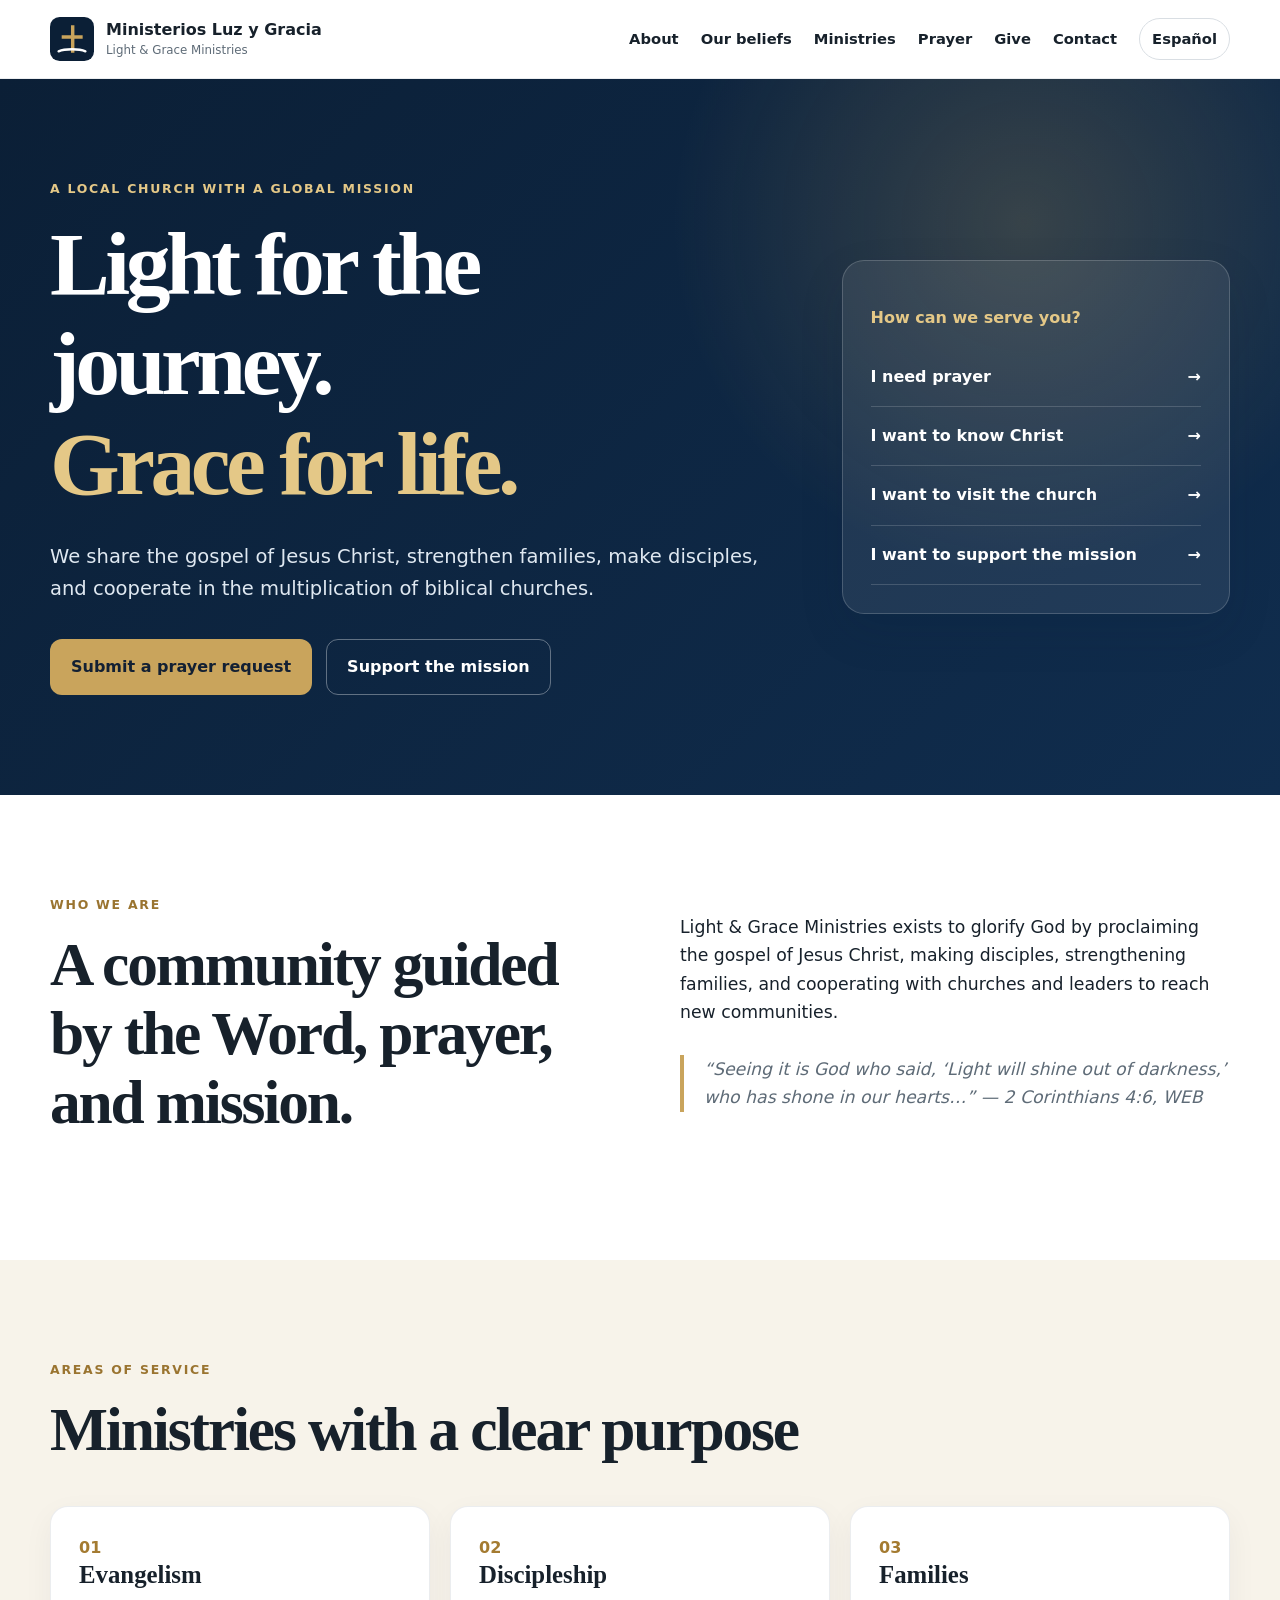
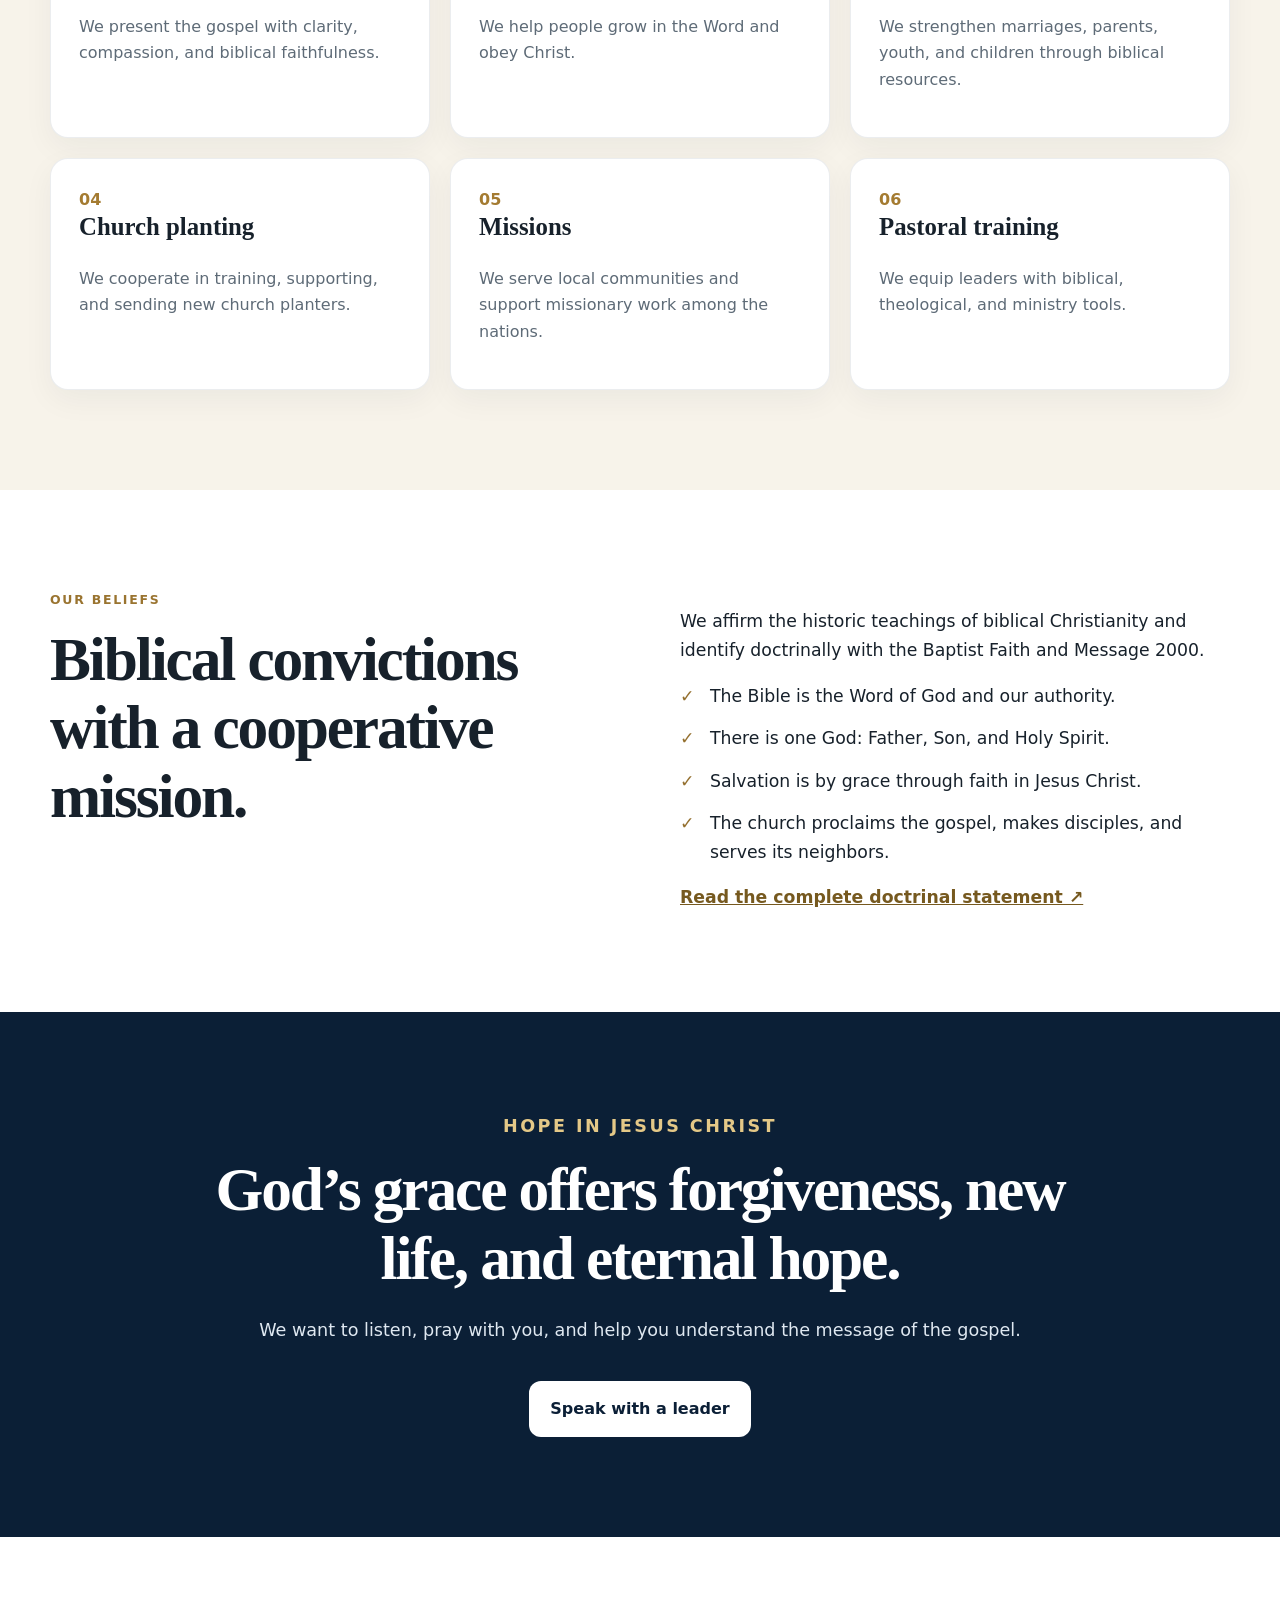
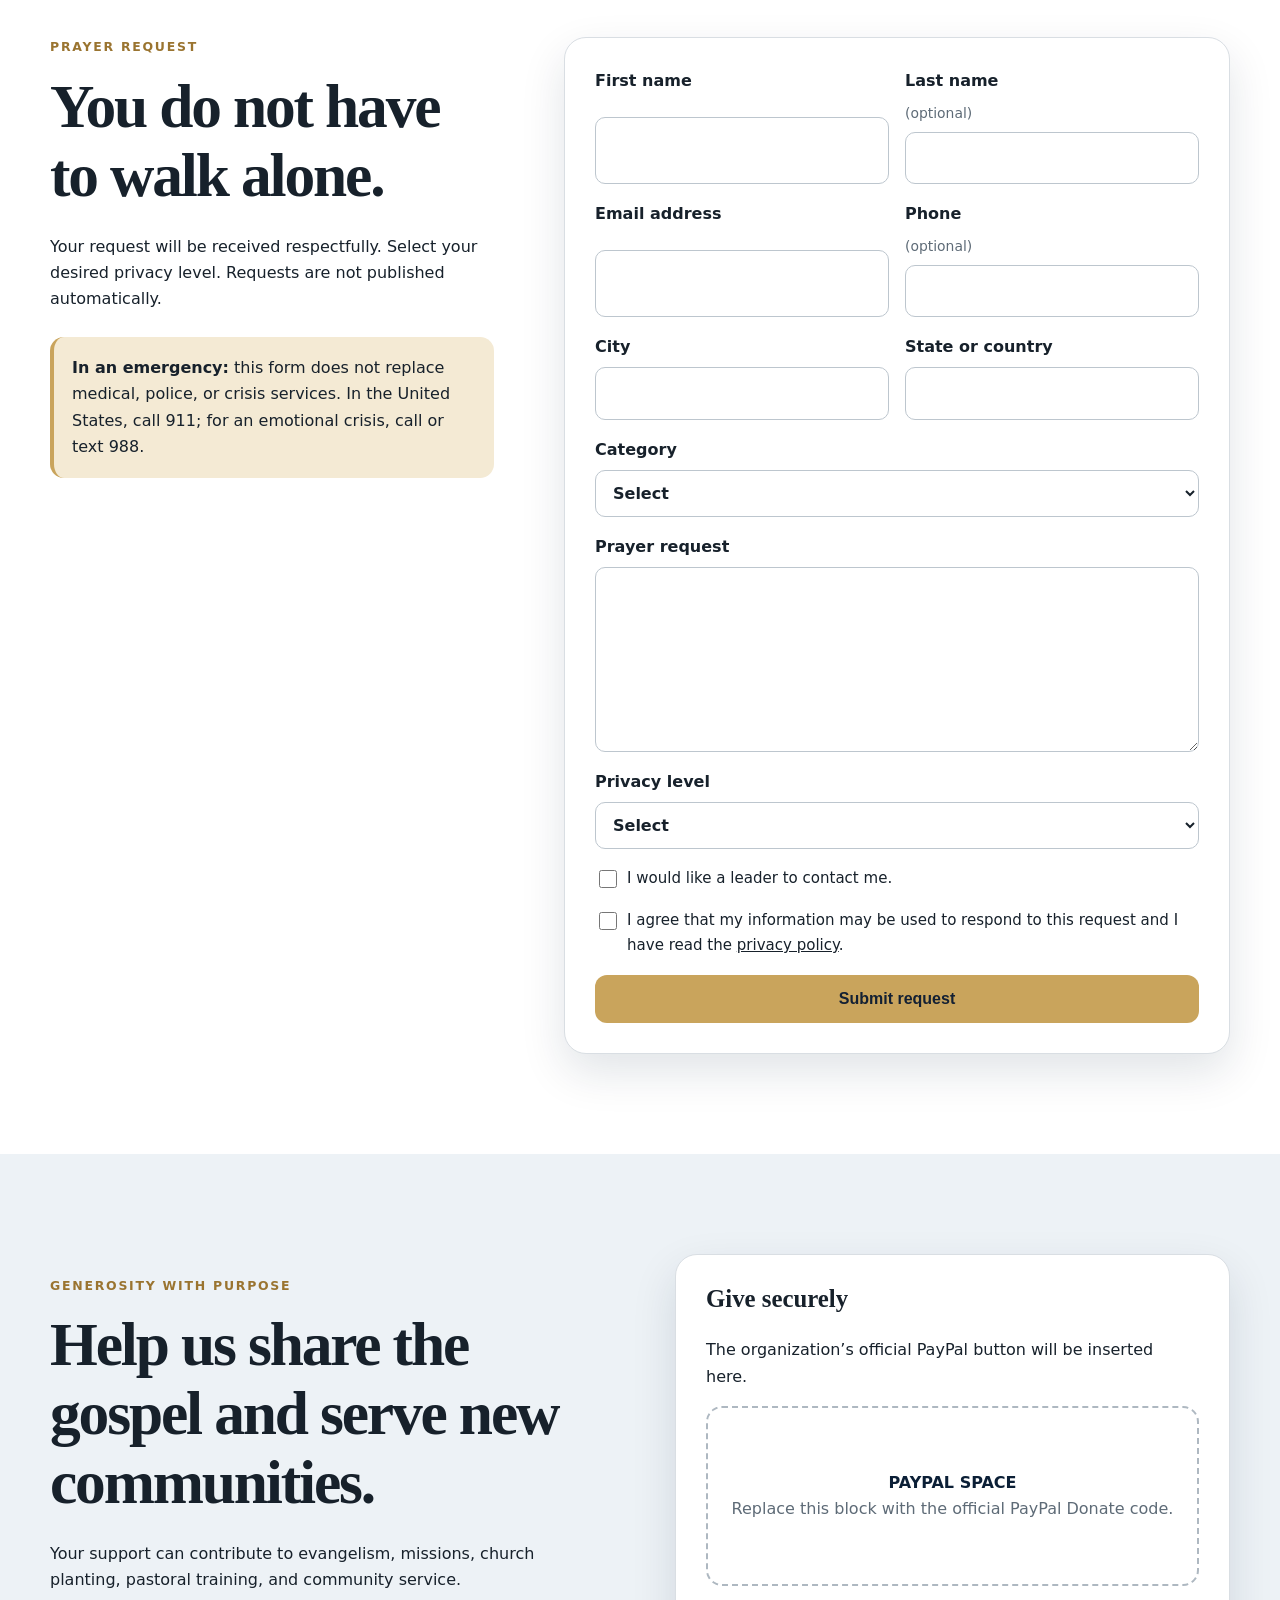
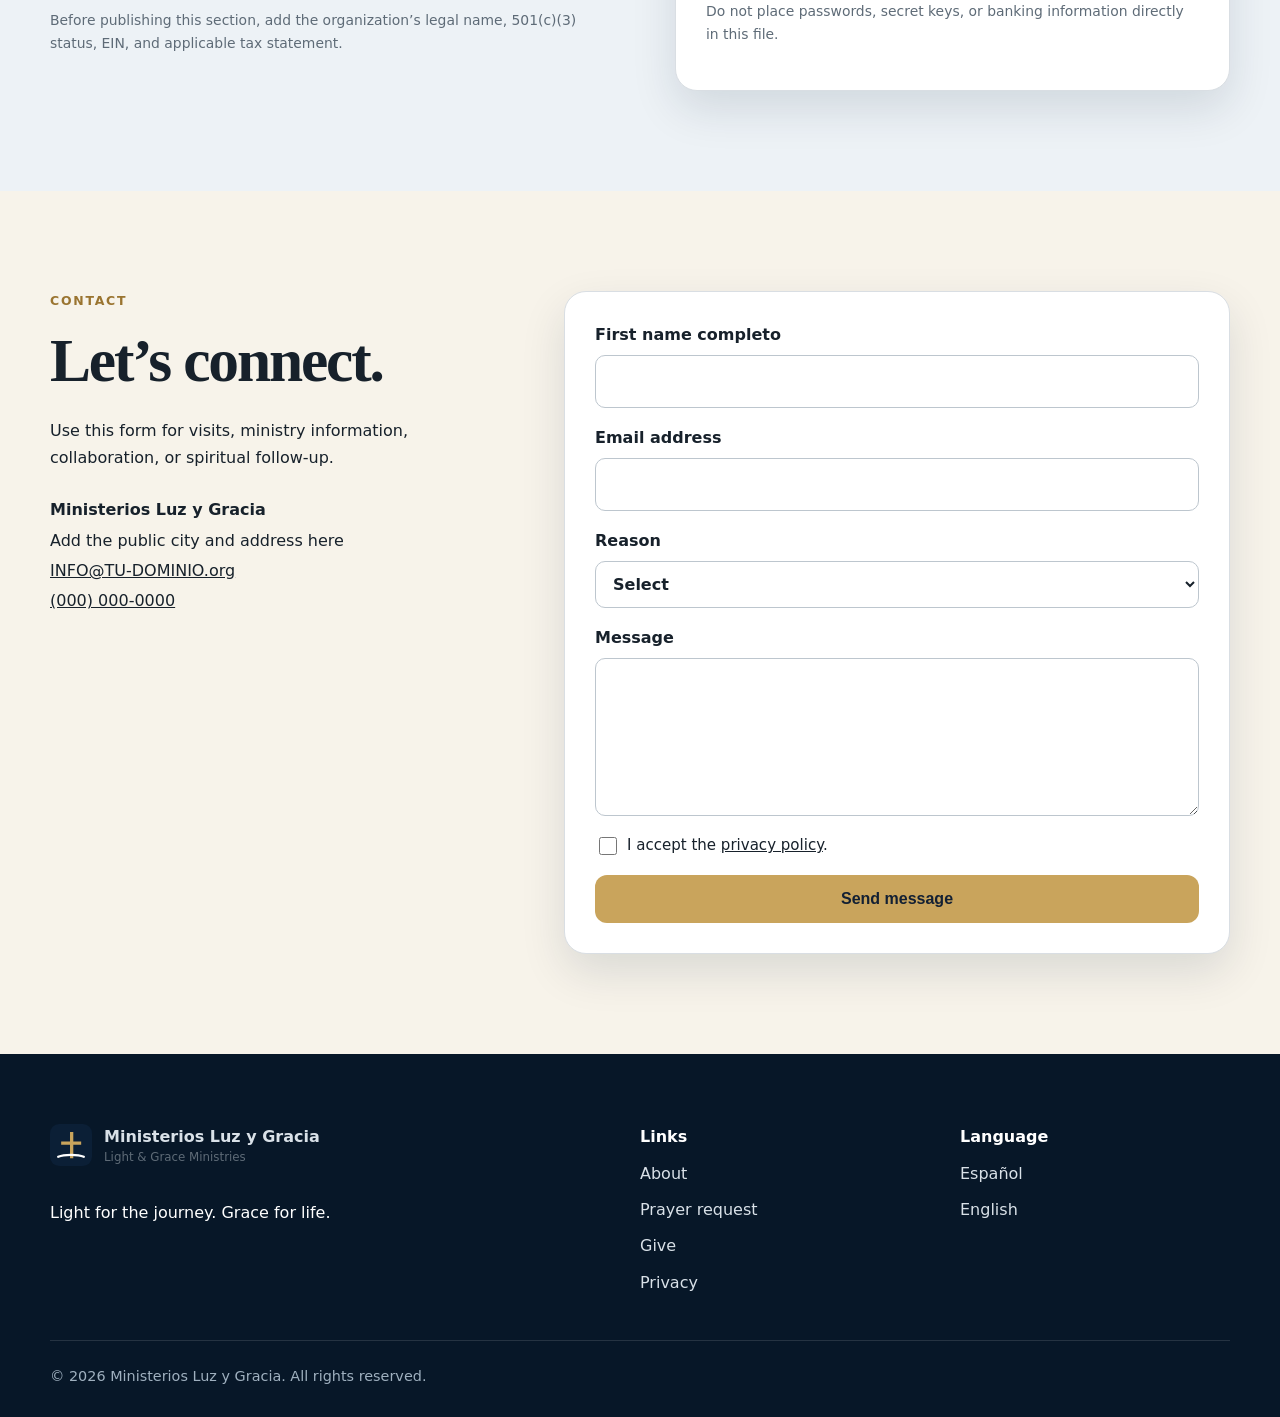
==== en/index.html @ 11bada1b "Restore correct website folder structure" ====
<!doctype html>
<html lang="en">
<head>
  <meta charset="utf-8">
  <meta name="viewport" content="width=device-width, initial-scale=1">
  <title>Light & Grace Ministries | Light for the journey</title>
  <meta name="description" content="Light & Grace Ministries shares the gospel, strengthens families, makes disciples, and receives prayer requests.">
  <meta name="theme-color" content="#0b1f36">
  <link rel="canonical" href="https://TU-DOMINIO.org/en/">
  <link rel="alternate" hreflang="en" href="https://TU-DOMINIO.org/en/">
  <link rel="alternate" hreflang="en" href="https://TU-DOMINIO.org/en/">
  <link rel="manifest" href="/manifest.webmanifest">
  <link rel="icon" href="/assets/images/icon.svg" type="image/svg+xml">
  <link rel="stylesheet" href="/assets/css/styles.css">
  <script defer src="/assets/js/main.js"></script>
</head>
<body>
<a class="skip-link" href="#contenido">Skip to content</a>

<header class="site-header">
  <div class="container nav-wrap">
    <a class="brand" href="/en/" aria-label="Light & Grace Ministries, home">
      <img src="/assets/images/icon.svg" alt="" width="44" height="44">
      <span><strong>Ministerios Luz y Gracia</strong><small>Light & Grace Ministries</small></span>
    </a>

    <button class="menu-button" type="button" aria-expanded="false" aria-controls="main-nav">
      <span>Menu</span>
    </button>

    <nav id="main-nav" class="main-nav" aria-label="Main navigation">
      <a href="#nosotros">About</a>
      <a href="#fe">Our beliefs</a>
      <a href="#ministerios">Ministries</a>
      <a href="#oracion">Prayer</a>
      <a href="#donar">Give</a>
      <a href="#contacto">Contact</a>
      <a class="language-link" href="/" lang="es">Español</a>
    </nav>
  </div>
</header>

<main id="contenido">
  <section class="hero">
    <div class="container hero-grid">
      <div>
        <p class="eyebrow">A local church with a global mission</p>
        <h1>Light for the journey.<br><span>Grace for life.</span></h1>
        <p class="hero-copy">We share the gospel of Jesus Christ, strengthen families, make disciples, and cooperate in the multiplication of biblical churches.</p>
        <div class="button-row">
          <a class="button primary" href="#oracion">Submit a prayer request</a>
          <a class="button secondary" href="#donar">Support the mission</a>
        </div>
      </div>

      <aside class="hero-card" aria-label="Ayuda rápida">
        <p class="card-kicker">How can we serve you?</p>
        <a href="#oracion">I need prayer <span>→</span></a>
        <a href="#evangelio">I want to know Christ <span>→</span></a>
        <a href="#contacto">I want to visit the church <span>→</span></a>
        <a href="#donar">I want to support the mission <span>→</span></a>
      </aside>
    </div>
  </section>

  <section id="nosotros" class="section">
    <div class="container split">
      <div>
        <p class="eyebrow">Who we are</p>
        <h2>A community guided by the Word, prayer, and mission.</h2>
      </div>
      <div>
        <p>Light & Grace Ministries exists to glorify God by proclaiming the gospel of Jesus Christ, making disciples, strengthening families, and cooperating with churches and leaders to reach new communities.</p>
        <p class="scripture">“Seeing it is God who said, ‘Light will shine out of darkness,’ who has shone in our hearts…” — 2 Corinthians 4:6, WEB</p>
      </div>
    </div>
  </section>

  <section id="ministerios" class="section section-soft">
    <div class="container">
      <p class="eyebrow">Areas of service</p>
      <h2>Ministries with a clear purpose</h2>
      <div class="cards">
        <article class="card"><span>01</span><h3>Evangelism</h3><p>We present the gospel with clarity, compassion, and biblical faithfulness.</p></article>
        <article class="card"><span>02</span><h3>Discipleship</h3><p>We help people grow in the Word and obey Christ.</p></article>
        <article class="card"><span>03</span><h3>Families</h3><p>We strengthen marriages, parents, youth, and children through biblical resources.</p></article>
        <article class="card"><span>04</span><h3>Church planting</h3><p>We cooperate in training, supporting, and sending new church planters.</p></article>
        <article class="card"><span>05</span><h3>Missions</h3><p>We serve local communities and support missionary work among the nations.</p></article>
        <article class="card"><span>06</span><h3>Pastoral training</h3><p>We equip leaders with biblical, theological, and ministry tools.</p></article>
      </div>
    </div>
  </section>

  <section id="fe" class="section faith-section">
    <div class="container split">
      <div>
        <p class="eyebrow">Our beliefs</p>
        <h2>Biblical convictions with a cooperative mission.</h2>
      </div>
      <div>
        <p>We affirm the historic teachings of biblical Christianity and identify doctrinally with the Baptist Faith and Message 2000.</p>
        <ul class="check-list">
          <li>The Bible is the Word of God and our authority.</li>
          <li>There is one God: Father, Son, and Holy Spirit.</li>
          <li>Salvation is by grace through faith in Jesus Christ.</li>
          <li>The church proclaims the gospel, makes disciples, and serves its neighbors.</li>
        </ul>
        <a class="text-link" href="https://bfm.sbc.net/bfm2000/" target="_blank" rel="noopener">Read the complete doctrinal statement ↗</a>
      </div>
    </div>
  </section>

  <section id="evangelio" class="section gospel-band">
    <div class="container centered">
      <p class="eyebrow">Hope in Jesus Christ</p>
      <h2>God’s grace offers forgiveness, new life, and eternal hope.</h2>
      <p>We want to listen, pray with you, and help you understand the message of the gospel.</p>
      <a class="button light" href="#contacto">Speak with a leader</a>
    </div>
  </section>

  <section id="oracion" class="section">
    <div class="container form-layout">
      <div>
        <p class="eyebrow">Prayer request</p>
        <h2>You do not have to walk alone.</h2>
        <p>Your request will be received respectfully. Select your desired privacy level. Requests are not published automatically.</p>
        <div class="privacy-note">
          <strong>In an emergency:</strong> this form does not replace medical, police, or crisis services. In the United States, call 911; for an emotional crisis, call or text 988.
        </div>
      </div>

      <form class="form-card" name="prayer-request-en" method="POST" action="/en/thank-you/" data-netlify="true" netlify-honeypot="bot-field">
        <input type="hidden" name="form-name" value="prayer-request-en">
        <p class="hidden"><label>Do not fill: <input name="bot-field"></label></p>

        <div class="field-grid">
          <label>First name
            <input type="text" name="name" autocomplete="given-name" required>
          </label>
          <label>Last name <span>(optional)</span>
            <input type="text" name="last-name" autocomplete="family-name">
          </label>
        </div>

        <div class="field-grid">
          <label>Email address
            <input type="email" name="email" autocomplete="email" required>
          </label>
          <label>Phone <span>(optional)</span>
            <input type="tel" name="phone" autocomplete="tel">
          </label>
        </div>

        <div class="field-grid">
          <label>City
            <input type="text" name="city" autocomplete="address-level2">
          </label>
          <label>State or country
            <input type="text" name="region" autocomplete="address-level1">
          </label>
        </div>

        <label>Category
          <select name="category" required>
            <option value="">Select</option>
            <option>Family</option><option>Health</option><option>Salvation</option>
            <option>Marriage</option><option>Work</option><option>Church</option>
            <option>Grief</option><option>Spiritual guidance</option><option>Other need</option>
          </select>
        </label>

        <label>Prayer request
          <textarea name="request" rows="6" maxlength="2500" required></textarea>
        </label>

        <label>Privacy level
          <select name="privacy" required>
            <option value="">Select</option>
            <option>Private: authorized pastoral team only</option>
            <option>Share anonymously with the prayer team</option>
            <option>I authorize publication without my identity</option>
          </select>
        </label>

        <label class="checkbox">
          <input type="checkbox" name="follow-up" value="Sí">
          <span>I would like a leader to contact me.</span>
        </label>
        <label class="checkbox">
          <input type="checkbox" name="consent" value="Aceptado" required>
          <span>I agree that my information may be used to respond to this request and I have read the <a href="/en/privacy/">privacy policy</a>.</span>
        </label>

        <button class="button primary full" type="submit">Submit request</button>
      </form>
    </div>
  </section>

  <section id="donar" class="section donation-section">
    <div class="container donation-grid">
      <div>
        <p class="eyebrow">Generosity with purpose</p>
        <h2>Help us share the gospel and serve new communities.</h2>
        <p>Your support can contribute to evangelism, missions, church planting, pastoral training, and community service.</p>
        <p class="fine-print">Before publishing this section, add the organization’s legal name, 501(c)(3) status, EIN, and applicable tax statement.</p>
      </div>
      <div class="donation-box">
        <h3>Give securely</h3>
        <p>The organization’s official PayPal button will be inserted here.</p>
        <div id="paypal-donate-button-container" class="paypal-placeholder">
          <strong>PAYPAL SPACE</strong>
          <span>Replace this block with the official PayPal Donate code.</span>
        </div>
        <p class="fine-print">Do not place passwords, secret keys, or banking information directly in this file.</p>
      </div>
    </div>
  </section>

  <section id="contacto" class="section section-soft">
    <div class="container form-layout">
      <div>
        <p class="eyebrow">Contact</p>
        <h2>Let’s connect.</h2>
        <p>Use this form for visits, ministry information, collaboration, or spiritual follow-up.</p>
        <address>
          <strong>Ministerios Luz y Gracia</strong><br>
          Add the public city and address here<br>
          <a href="mailto:INFO@TU-DOMINIO.org">INFO@TU-DOMINIO.org</a><br>
          <a href="tel:+10000000000">(000) 000-0000</a>
        </address>
      </div>

      <form class="form-card" name="contact-en" method="POST" action="/en/thank-you/" data-netlify="true" netlify-honeypot="bot-field">
        <input type="hidden" name="form-name" value="contact-en">
        <p class="hidden"><label>Do not fill: <input name="bot-field"></label></p>
        <label>First name completo
          <input type="text" name="name" autocomplete="name" required>
        </label>
        <label>Email address
          <input type="email" name="email" autocomplete="email" required>
        </label>
        <label>Reason
          <select name="reason" required>
            <option value="">Select</option>
            <option>Visit the church</option>
            <option>Learn more about Christ</option>
            <option>Ministry collaboration</option>
            <option>General information</option>
          </select>
        </label>
        <label>Message
          <textarea name="message" rows="5" maxlength="2000" required></textarea>
        </label>
        <label class="checkbox">
          <input type="checkbox" name="consent" value="Aceptado" required>
          <span>I accept the <a href="/en/privacy/">privacy policy</a>.</span>
        </label>
        <button class="button primary full" type="submit">Send message</button>
      </form>
    </div>
  </section>
</main>

<footer class="site-footer">
  <div class="container footer-grid">
    <div>
      <a class="brand footer-brand" href="/en/">
        <img src="/assets/images/icon.svg" alt="" width="42" height="42">
        <span><strong>Ministerios Luz y Gracia</strong><small>Light & Grace Ministries</small></span>
      </a>
      <p>Light for the journey. Grace for life.</p>
    </div>
    <div>
      <strong>Links</strong>
      <a href="#nosotros">About</a>
      <a href="#oracion">Prayer request</a>
      <a href="#donar">Give</a>
      <a href="/privacidad/">Privacy</a>
    </div>
    <div>
      <strong>Language</strong>
      <a href="/" lang="es">Español</a>
      <a href="/en/">English</a>
    </div>
  </div>
  <div class="container legal">© <span id="year"></span> Ministerios Luz y Gracia. All rights reserved.</div>
</footer>
</body>
</html>
---- assets/css/styles.css ----
:root{
  --navy:#0b1f36;--navy-2:#102d4e;--gold:#c9a45c;--cream:#f7f3ea;
  --paper:#fff;--ink:#17212b;--muted:#5e6b77;--line:#d9dee3;
  --shadow:0 18px 45px rgba(11,31,54,.12);--radius:22px;--max:1180px
}
*{box-sizing:border-box}
html{scroll-behavior:smooth}
body{margin:0;font-family:Inter,ui-sans-serif,system-ui,-apple-system,BlinkMacSystemFont,"Segoe UI",sans-serif;color:var(--ink);background:var(--paper);line-height:1.65}
img{max-width:100%}
a{color:inherit}
.container{width:min(calc(100% - 32px),var(--max));margin-inline:auto}
.skip-link{position:absolute;left:-9999px;top:8px;background:#fff;padding:10px;z-index:100}
.skip-link:focus{left:8px}
.site-header{position:sticky;top:0;z-index:50;background:rgba(255,255,255,.94);backdrop-filter:blur(12px);border-bottom:1px solid rgba(11,31,54,.08)}
.nav-wrap{min-height:78px;display:flex;align-items:center;justify-content:space-between;gap:24px}
.brand{display:flex;align-items:center;gap:12px;text-decoration:none}
.brand span{display:grid;line-height:1.2}.brand small{color:var(--muted);font-size:.74rem;margin-top:4px}
.main-nav{display:flex;align-items:center;gap:22px}.main-nav a{text-decoration:none;font-weight:700;font-size:.92rem}
.main-nav a:hover{color:#866824}.language-link{border:1px solid var(--line);padding:8px 12px;border-radius:999px}
.menu-button{display:none;border:1px solid var(--line);background:#fff;border-radius:12px;padding:10px 14px;font-weight:800}
.hero{background:radial-gradient(circle at 80% 20%,rgba(201,164,92,.22),transparent 30%),linear-gradient(135deg,var(--navy),var(--navy-2));color:#fff;padding:100px 0}
.hero-grid{display:grid;grid-template-columns:1.3fr .7fr;gap:70px;align-items:center}
.eyebrow{text-transform:uppercase;letter-spacing:.14em;font-weight:850;font-size:.78rem;color:#9a7430;margin:0 0 14px}
.hero .eyebrow,.gospel-band .eyebrow{color:#e4c887}
h1,h2,h3{font-family:Georgia,"Times New Roman",serif;line-height:1.12;margin-top:0}
h1{font-size:clamp(3rem,7vw,6.5rem);letter-spacing:-.05em;margin-bottom:26px}h1 span{color:#e4c887}
h2{font-size:clamp(2.25rem,4.8vw,4.4rem);letter-spacing:-.035em;margin-bottom:24px}
h3{font-size:1.55rem}
.hero-copy{font-size:1.22rem;max-width:720px;color:#dfe8f1}
.button-row{display:flex;flex-wrap:wrap;gap:14px;margin-top:34px}
.button{display:inline-flex;justify-content:center;align-items:center;padding:14px 20px;border-radius:12px;text-decoration:none;font-weight:850;border:1px solid transparent;cursor:pointer;font-size:1rem}
.primary{background:var(--gold);color:#132033}.primary:hover{background:#dabd82}
.secondary{border-color:rgba(255,255,255,.35);color:#fff}.secondary:hover{background:rgba(255,255,255,.08)}
.light{background:#fff;color:var(--navy)}
.full{width:100%}
.hero-card{background:rgba(255,255,255,.08);border:1px solid rgba(255,255,255,.18);padding:28px;border-radius:var(--radius);box-shadow:var(--shadow)}
.card-kicker{color:#e4c887;font-weight:850}
.hero-card a{display:flex;justify-content:space-between;text-decoration:none;padding:16px 0;border-bottom:1px solid rgba(255,255,255,.16);font-weight:750}
.section{padding:100px 0}.section-soft{background:var(--cream)}
.split{display:grid;grid-template-columns:1fr 1fr;gap:80px;align-items:start}
.split>div:last-child{font-size:1.08rem}
.scripture{border-left:4px solid var(--gold);padding-left:20px;color:var(--muted);font-style:italic;margin-top:28px}
.cards{display:grid;grid-template-columns:repeat(3,1fr);gap:20px;margin-top:42px}
.card{background:#fff;padding:28px;border-radius:18px;border:1px solid rgba(11,31,54,.08);box-shadow:0 10px 30px rgba(11,31,54,.05)}
.card>span{color:#a47b31;font-weight:900}.card p{color:var(--muted)}
.check-list{list-style:none;padding:0}.check-list li{margin:14px 0;padding-left:30px;position:relative}.check-list li:before{content:"✓";position:absolute;left:0;color:#94702f;font-weight:900}
.text-link{font-weight:850;color:#76591f}
.gospel-band{background:var(--navy);color:#fff}.centered{text-align:center;max-width:850px}.centered p{color:#dfe8f1;font-size:1.1rem}.centered .button{margin-top:18px}
.form-layout{display:grid;grid-template-columns:.8fr 1.2fr;gap:70px;align-items:start}
.form-card,.donation-box{background:#fff;border:1px solid var(--line);border-radius:var(--radius);padding:30px;box-shadow:var(--shadow)}
.field-grid{display:grid;grid-template-columns:1fr 1fr;gap:16px}
label{display:grid;gap:7px;font-weight:780;margin-bottom:17px}
label span,.fine-print{font-weight:500;color:var(--muted);font-size:.87rem}
input,select,textarea{width:100%;font:inherit;border:1px solid #bdc6ce;border-radius:10px;padding:12px 13px;background:#fff;color:var(--ink)}
input:focus,select:focus,textarea:focus{outline:3px solid rgba(201,164,92,.25);border-color:#9a7430}
textarea{resize:vertical}
.checkbox{grid-template-columns:auto 1fr;align-items:start}.checkbox input{width:18px;height:18px;margin-top:4px}.checkbox span{font-size:.94rem;color:var(--ink)}
.hidden{position:absolute;left:-9999px}
.privacy-note{margin-top:24px;padding:18px;border-radius:14px;background:#f4ead4;border-left:4px solid var(--gold)}
.donation-section{background:#edf2f6}.donation-grid{display:grid;grid-template-columns:1fr 1fr;gap:70px;align-items:center}
.paypal-placeholder{min-height:180px;border:2px dashed #aeb8c1;border-radius:16px;display:grid;place-content:center;text-align:center;padding:22px;color:var(--muted)}
.paypal-placeholder strong{color:var(--navy)}
address{font-style:normal;line-height:1.9;margin-top:24px}
.site-footer{background:#071728;color:#fff;padding:70px 0 28px}
.footer-grid{display:grid;grid-template-columns:2fr 1fr 1fr;gap:50px}.footer-grid>div{display:grid;align-content:start;gap:10px}.footer-grid a{text-decoration:none;color:#d9e1e8}.footer-brand{margin-bottom:8px}.legal{border-top:1px solid rgba(255,255,255,.12);margin-top:44px;padding-top:24px;color:#9fb0bf;font-size:.9rem}
.simple-page{min-height:70vh;display:grid;place-items:center;padding:60px 0}.simple-card{max-width:720px;text-align:center;background:#fff;border:1px solid var(--line);box-shadow:var(--shadow);border-radius:var(--radius);padding:45px}
@media(max-width:860px){
  .menu-button{display:block}.main-nav{display:none;position:absolute;top:78px;left:0;right:0;background:#fff;padding:20px 16px 28px;border-bottom:1px solid var(--line);box-shadow:var(--shadow);flex-direction:column;align-items:stretch}.main-nav.open{display:flex}
  .hero{padding:70px 0}.hero-grid,.split,.form-layout,.donation-grid{grid-template-columns:1fr;gap:38px}.cards{grid-template-columns:1fr 1fr}.section{padding:75px 0}.hero-card{padding:22px}
}
@media(max-width:560px){
  .brand strong{font-size:.9rem}.brand small{font-size:.65rem}.brand img{width:38px}
  h1{font-size:3.3rem}.cards,.field-grid,.footer-grid{grid-template-columns:1fr}
  .section{padding:62px 0}.form-card,.donation-box{padding:20px}.button-row .button{width:100%}
}
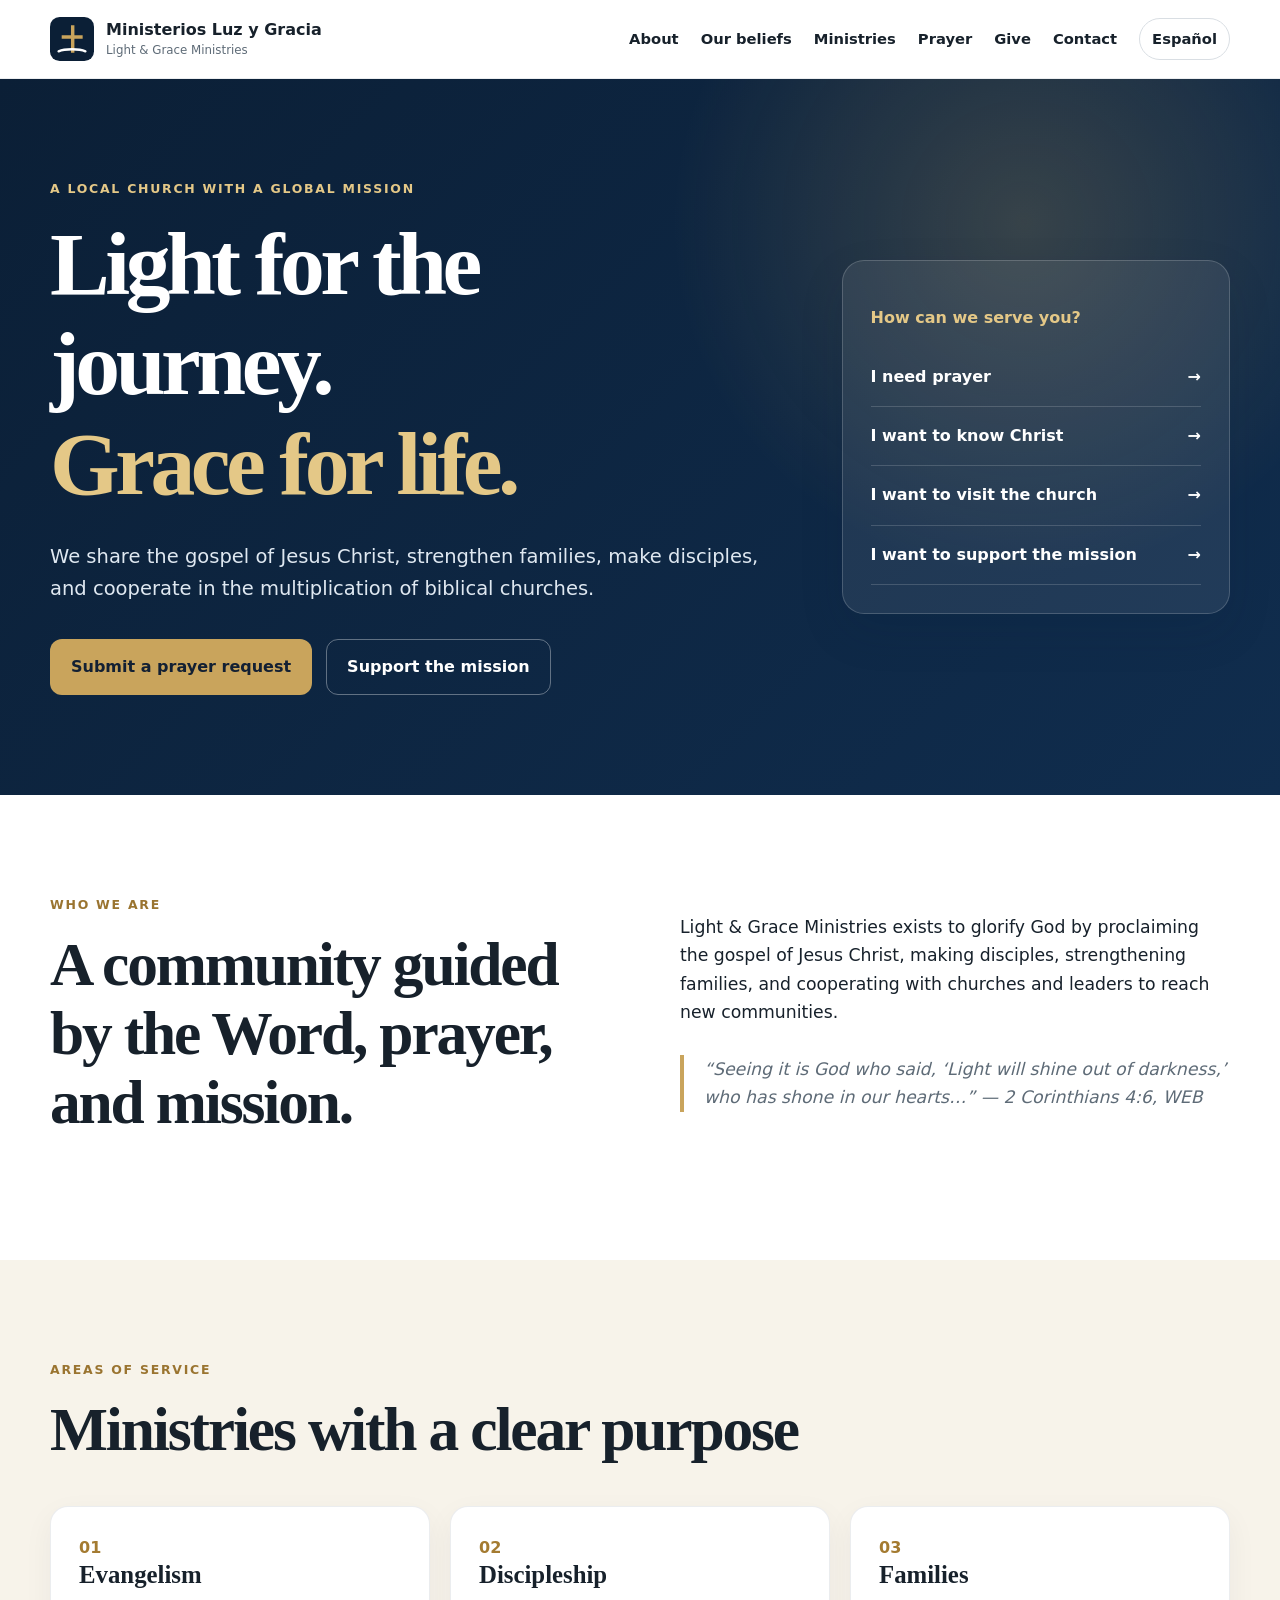
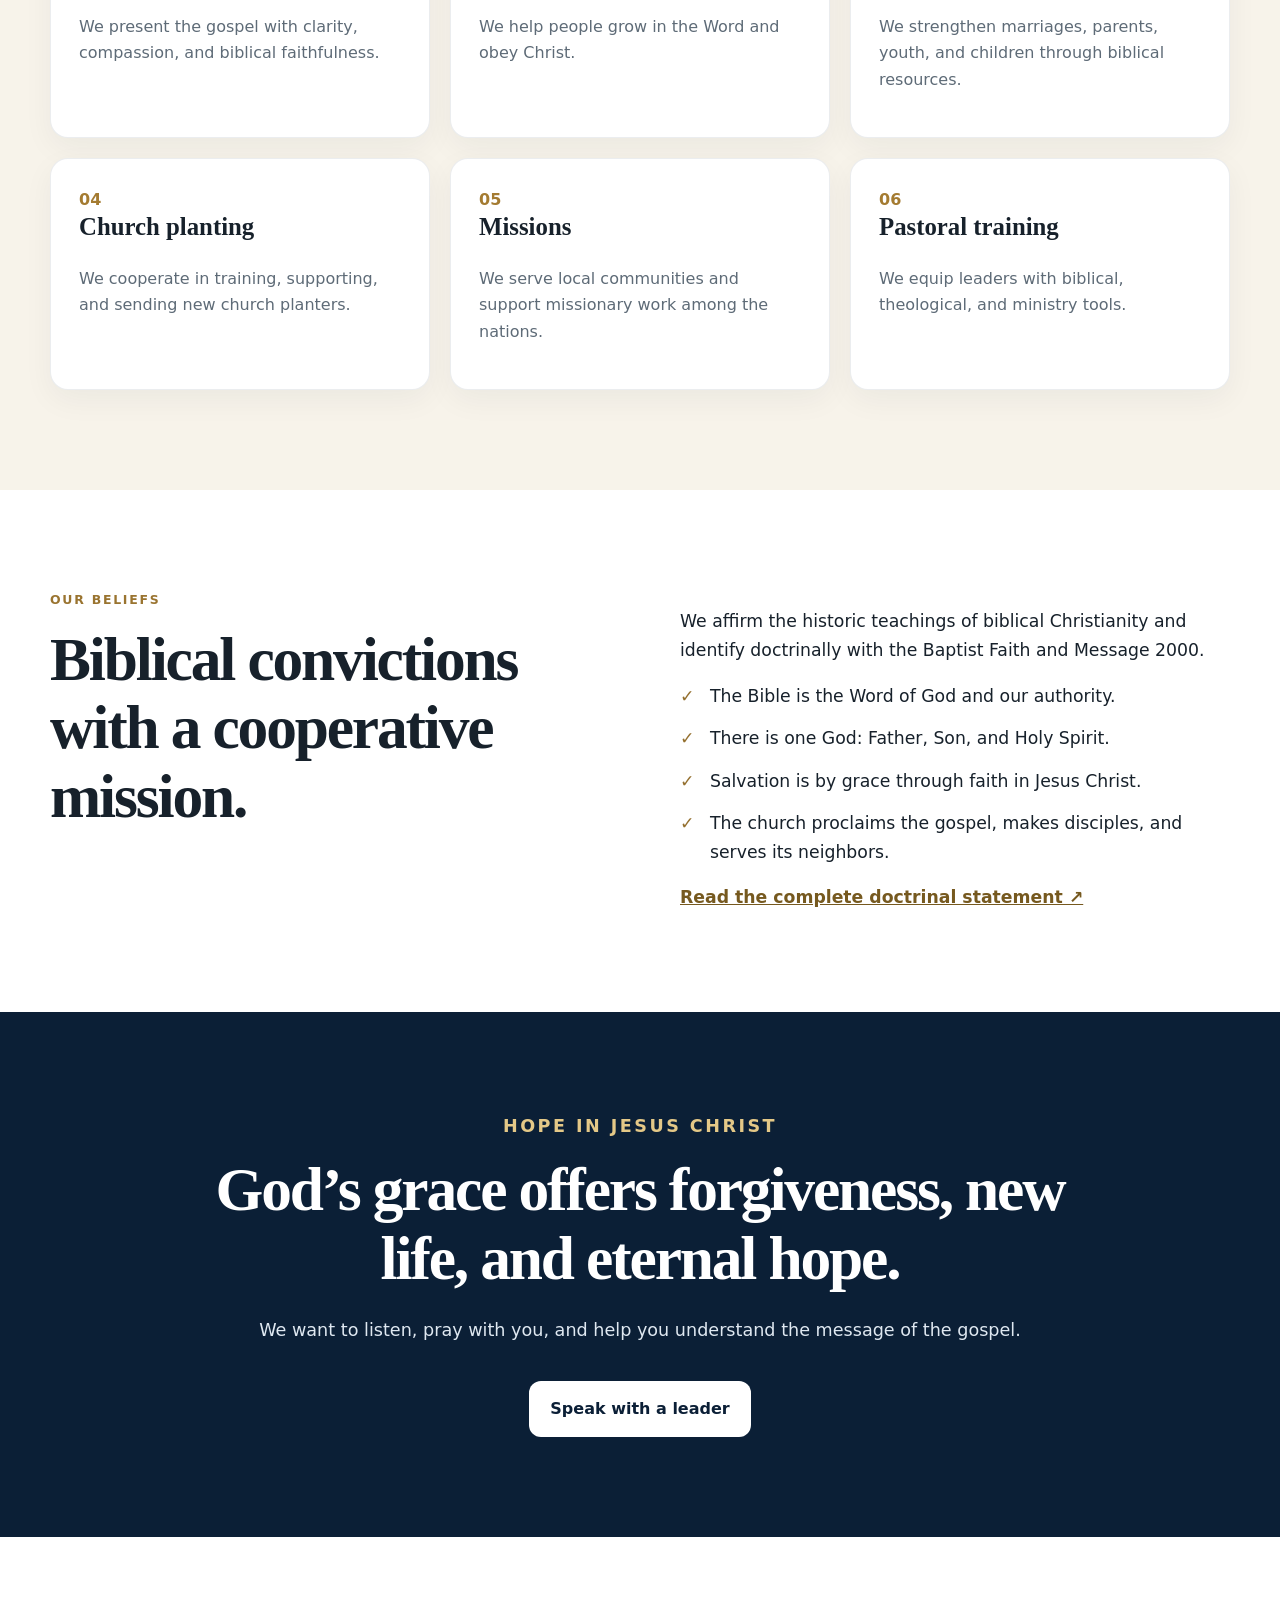
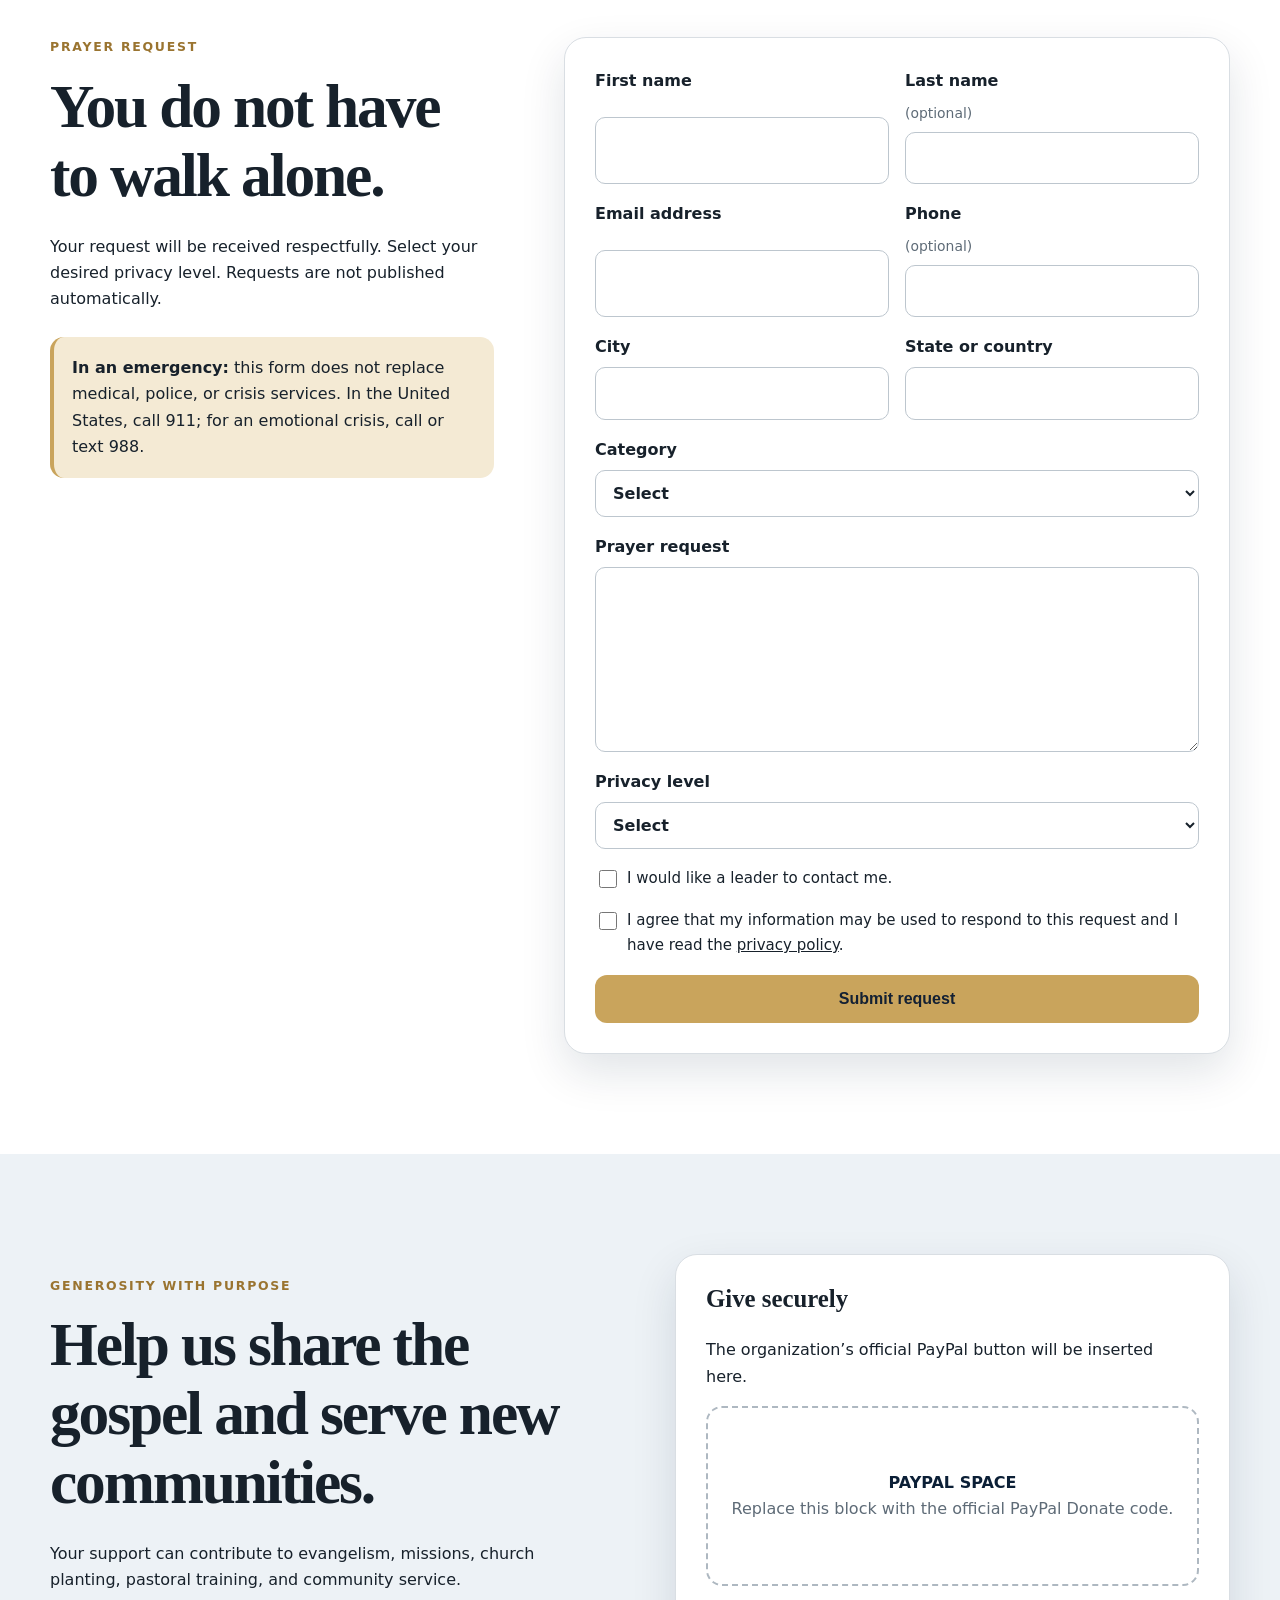
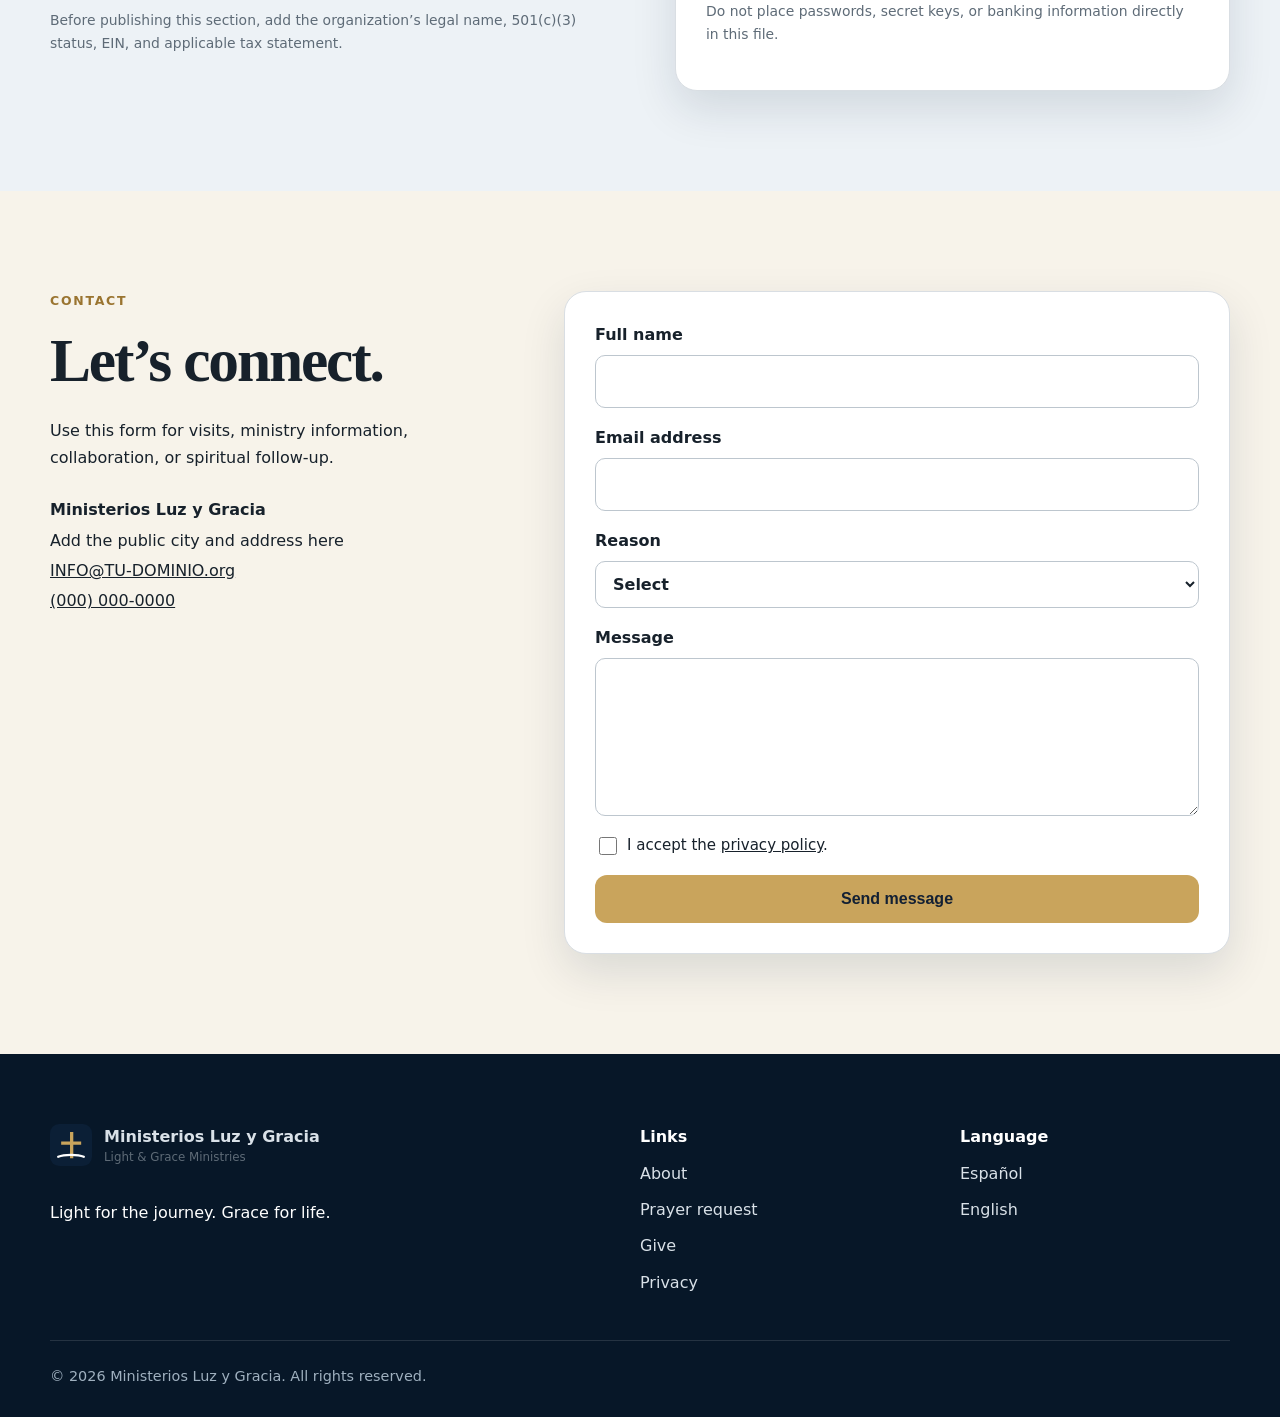
==== commit 1440e908: "fix: correct Spanish home page, hreflang, contact label, privacy link, manifest icons" ====
--- a/en/index.html
+++ b/en/index.html
@@ -7,7 +7,7 @@
   <meta name="description" content="Light & Grace Ministries shares the gospel, strengthens families, makes disciples, and receives prayer requests.">
   <meta name="theme-color" content="#0b1f36">
   <link rel="canonical" href="https://TU-DOMINIO.org/en/">
-  <link rel="alternate" hreflang="en" href="https://TU-DOMINIO.org/en/">
+  <link rel="alternate" hreflang="es" href="https://TU-DOMINIO.org/">
   <link rel="alternate" hreflang="en" href="https://TU-DOMINIO.org/en/">
   <link rel="manifest" href="/manifest.webmanifest">
   <link rel="icon" href="/assets/images/icon.svg" type="image/svg+xml">
@@ -234,7 +234,7 @@
       <form class="form-card" name="contact-en" method="POST" action="/en/thank-you/" data-netlify="true" netlify-honeypot="bot-field">
         <input type="hidden" name="form-name" value="contact-en">
         <p class="hidden"><label>Do not fill: <input name="bot-field"></label></p>
-        <label>First name completo
+        <label>Full name
           <input type="text" name="name" autocomplete="name" required>
         </label>
         <label>Email address
@@ -276,7 +276,7 @@
       <a href="#nosotros">About</a>
       <a href="#oracion">Prayer request</a>
       <a href="#donar">Give</a>
-      <a href="/privacidad/">Privacy</a>
+      <a href="/en/privacy/">Privacy</a>
     </div>
     <div>
       <strong>Language</strong>
